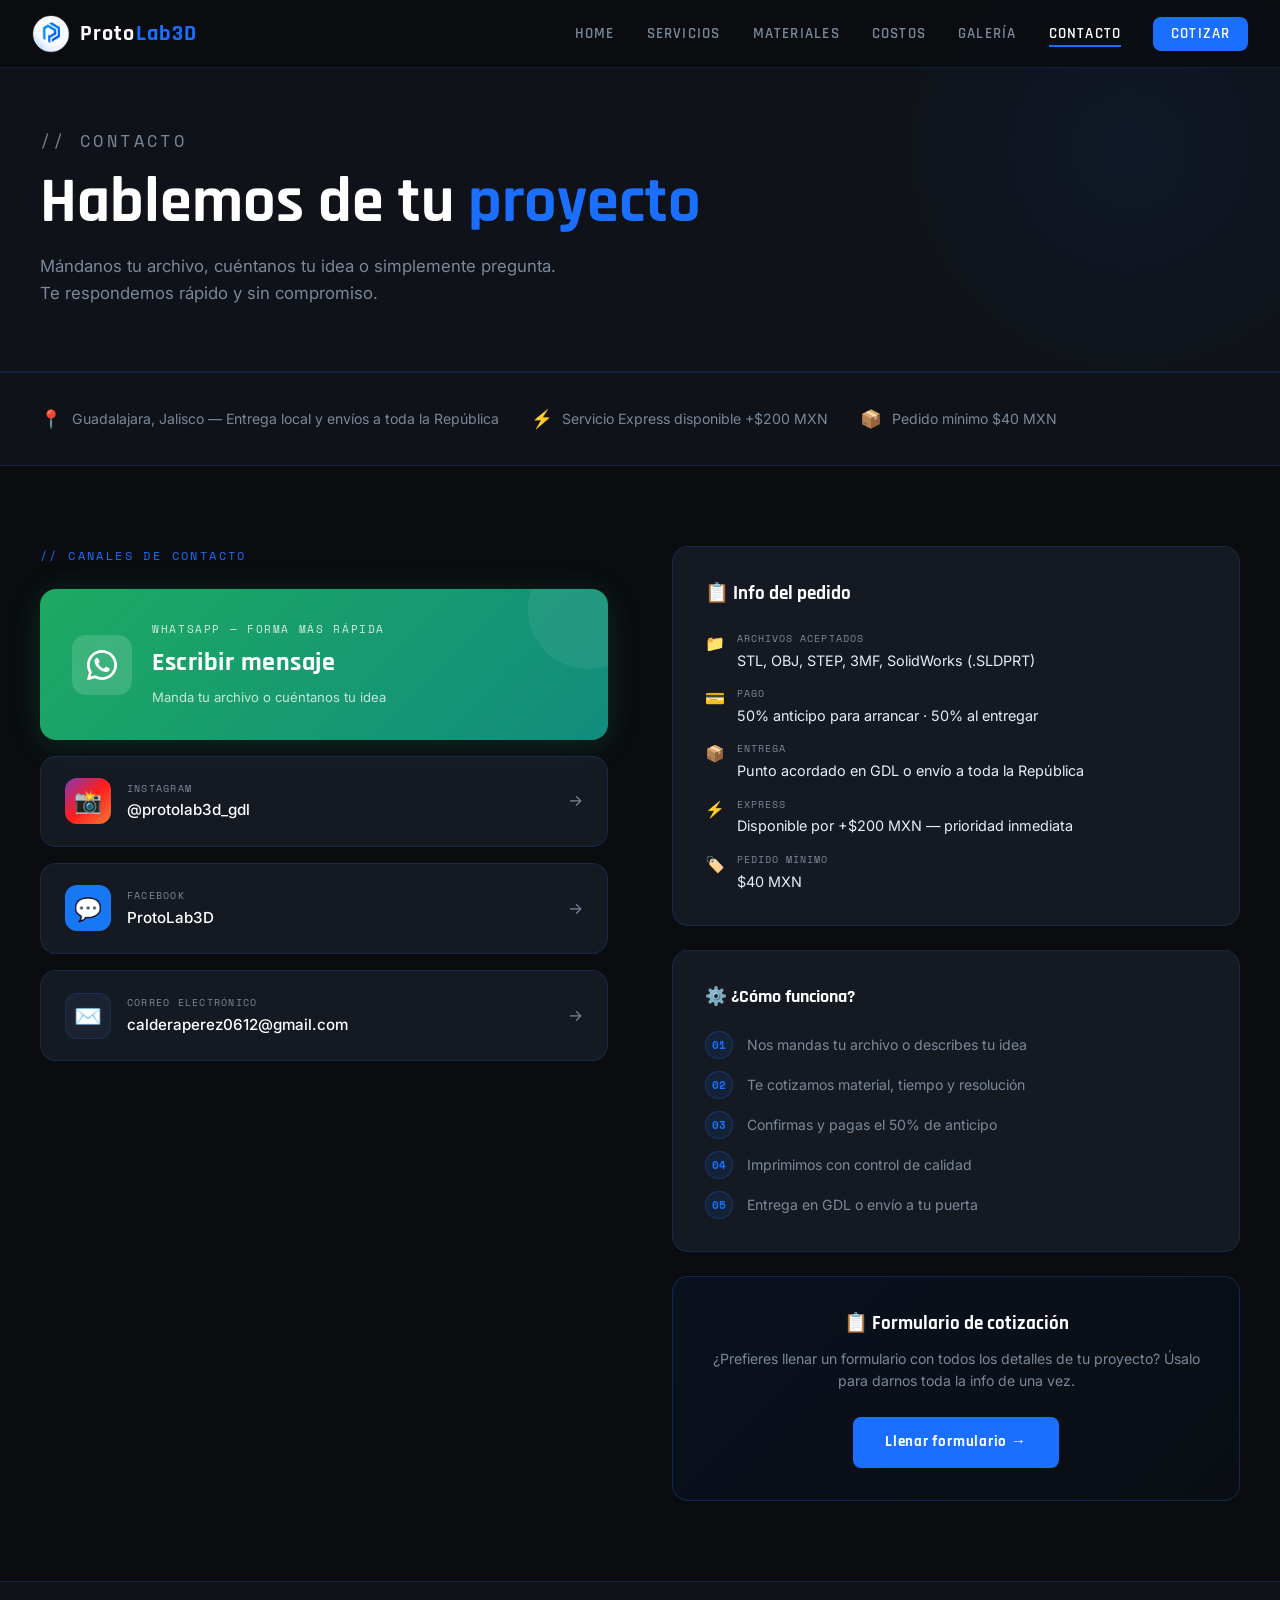
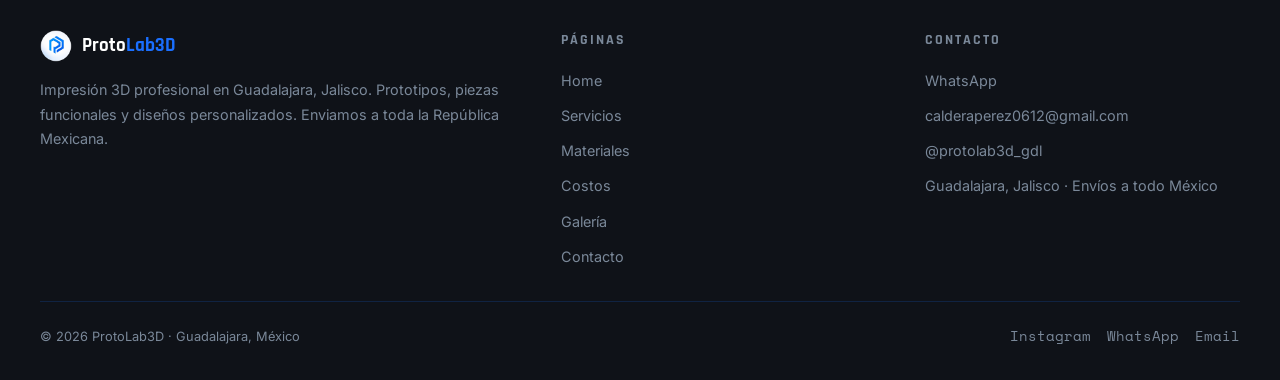
==== pages/contacto.html @ a914a6e4 "Add files via upload" ====
<!DOCTYPE html>
<html lang="es">
<head>
  <meta charset="UTF-8" />
  <link rel="icon" type="image/png" sizes="32x32" href="../images/favicon.png" />
  <link rel="icon" type="image/png" sizes="16x16" href="../images/favicon16.png" />
  <link rel="shortcut icon" href="../images/favicon.png" />
  <meta name="viewport" content="width=device-width, initial-scale=1.0" />
  <title>Contacto — ProtoLab3D</title>
  <meta name="description" content="Contáctanos para cotizar tu proyecto de impresión 3D. WhatsApp, Instagram, Facebook o correo. ProtoLab3D Guadalajara." />
    <link rel="preconnect" href="https://fonts.googleapis.com" />
  <link rel="preconnect" href="https://fonts.gstatic.com" crossorigin />
  <link rel="stylesheet" href="../css/style.min.css" />
  <style>

    .page-hero {
      padding: 8rem 2rem 4rem;
      background: var(--dark-2);
      border-bottom: 1px solid var(--border);
      position: relative;
      overflow: hidden;
    }

    .page-hero::before {
      content: '';
      position: absolute;
      top: -100px; right: -100px;
      width: 500px; height: 500px;
      background: radial-gradient(circle, rgba(26,111,255,0.07) 0%, transparent 70%);
      pointer-events: none;
    }

    .page-hero-inner { max-width: 1200px; margin: 0 auto; }

    .page-hero h1 {
      font-family: var(--font-display);
      font-size: clamp(2.2rem, 5vw, 4rem);
      font-weight: 700;
      color: var(--white);
      line-height: 1.1;
      margin-bottom: 1rem;
    }

    .page-hero h1 span { color: var(--blue); }
    .page-hero p { color: var(--text-muted); font-size: 1.05rem; max-width: 540px; }

    /* MAIN CONTACT SECTION */
    .contact-section {
      background: var(--dark);
      padding: 5rem 2rem;
    }

    .contact-inner {
      max-width: 1200px;
      margin: 0 auto;
      display: grid;
      grid-template-columns: 1fr 1fr;
      gap: 4rem;
      align-items: start;
    }

    /* LEFT — CHANNELS */
    .contact-channels {
      display: flex;
      flex-direction: column;
      gap: 1rem;
    }

    /* WHATSAPP — MAIN */
    .wa-card {
      background: linear-gradient(135deg, #1DAA61, #128C7E);
      border-radius: var(--radius-lg);
      padding: 2rem;
      display: flex;
      align-items: center;
      gap: 1.25rem;
      text-decoration: none;
      color: var(--white);
      transition: all var(--transition);
      box-shadow: 0 4px 30px rgba(29,170,97,0.2);
      position: relative;
      overflow: hidden;
    }

    .wa-card::before {
      content: '';
      position: absolute;
      top: -40px; right: -40px;
      width: 120px; height: 120px;
      background: rgba(255,255,255,0.06);
      border-radius: 50%;
    }

    .wa-card:hover {
      transform: translateY(-3px);
      box-shadow: 0 10px 40px rgba(29,170,97,0.35);
    }

    .wa-icon {
      width: 60px; height: 60px;
      background: rgba(255,255,255,0.15);
      border-radius: 14px;
      display: flex;
      align-items: center;
      justify-content: center;
      flex-shrink: 0;
    }

    .wa-text .wa-label {
      font-family: var(--font-mono);
      font-size: 0.68rem;
      letter-spacing: 0.15em;
      text-transform: uppercase;
      opacity: 0.8;
      margin-bottom: 4px;
    }

    .wa-text .wa-num {
      font-family: var(--font-display);
      font-size: 1.6rem;
      font-weight: 700;
      letter-spacing: 0.02em;
    }

    .wa-text .wa-sub {
      font-size: 0.82rem;
      opacity: 0.75;
      margin-top: 3px;
    }

    /* OTHER CHANNELS */
    .channel-card {
      background: var(--dark-3);
      border: 1px solid var(--border);
      border-radius: var(--radius-lg);
      padding: 1.35rem 1.5rem;
      display: flex;
      align-items: center;
      gap: 1rem;
      text-decoration: none;
      color: var(--text);
      transition: all var(--transition);
    }

    .channel-card:hover {
      border-color: var(--blue);
      box-shadow: 0 4px 24px var(--blue-glow);
      transform: translateX(4px);
    }

    .channel-icon {
      width: 46px; height: 46px;
      border-radius: 12px;
      display: flex;
      align-items: center;
      justify-content: center;
      font-size: 1.4rem;
      flex-shrink: 0;
    }

    .channel-icon.insta { background: linear-gradient(135deg, #833AB4, #FD1D1D, #F77737); }
    .channel-icon.face  { background: #1877F2; }
    .channel-icon.mail  { background: var(--dark-4); border: 1px solid var(--border); }

    .channel-info .ch-label {
      font-family: var(--font-mono);
      font-size: 0.65rem;
      letter-spacing: 0.12em;
      text-transform: uppercase;
      color: var(--text-muted);
      margin-bottom: 2px;
    }

    .channel-info .ch-val {
      font-size: 0.95rem;
      color: var(--white);
      font-weight: 500;
    }

    .channel-arrow {
      margin-left: auto;
      color: var(--text-muted);
      font-size: 1rem;
      transition: transform var(--transition);
    }

    .channel-card:hover .channel-arrow {
      transform: translateX(4px);
      color: var(--blue);
    }

    /* RIGHT — INFO + FORM */
    .contact-right {
      display: flex;
      flex-direction: column;
      gap: 1.5rem;
    }

    .contact-info-card {
      background: var(--dark-3);
      border: 1px solid var(--border);
      border-radius: var(--radius-lg);
      padding: 2rem;
    }

    .contact-info-card h3 {
      font-family: var(--font-display);
      font-size: 1.2rem;
      font-weight: 700;
      color: var(--white);
      margin-bottom: 1.25rem;
      display: flex;
      align-items: center;
      gap: 8px;
    }

    .info-rows {
      display: flex;
      flex-direction: column;
      gap: 0.85rem;
    }

    .info-row {
      display: flex;
      align-items: flex-start;
      gap: 0.75rem;
      font-size: 0.88rem;
    }

    .info-row .ir-icon {
      color: var(--blue);
      font-size: 1rem;
      flex-shrink: 0;
      margin-top: 1px;
    }

    .info-row .ir-label {
      font-family: var(--font-mono);
      font-size: 0.65rem;
      letter-spacing: 0.1em;
      text-transform: uppercase;
      color: var(--text-muted);
      margin-bottom: 2px;
    }

    .info-row .ir-val {
      color: var(--text);
      font-size: 0.9rem;
    }

    /* PROCESS MINI */
    .process-mini {
      background: var(--dark-3);
      border: 1px solid var(--border);
      border-radius: var(--radius-lg);
      padding: 2rem;
    }

    .process-mini h3 {
      font-family: var(--font-display);
      font-size: 1.1rem;
      font-weight: 700;
      color: var(--white);
      margin-bottom: 1.25rem;
    }

    .mini-steps {
      display: flex;
      flex-direction: column;
      gap: 0.75rem;
    }

    .mini-step {
      display: flex;
      align-items: center;
      gap: 0.85rem;
      font-size: 0.88rem;
      color: var(--text-muted);
    }

    .mini-step-num {
      width: 28px; height: 28px;
      border-radius: 50%;
      background: rgba(26,111,255,0.1);
      border: 1px solid rgba(26,111,255,0.25);
      display: flex;
      align-items: center;
      justify-content: center;
      font-family: var(--font-mono);
      font-size: 0.7rem;
      font-weight: 700;
      color: var(--blue);
      flex-shrink: 0;
    }

    /* FORM CARD */
    .form-card {
      background: linear-gradient(135deg, rgba(26,111,255,0.06), rgba(26,111,255,0.02));
      border: 1px solid rgba(26,111,255,0.25);
      border-radius: var(--radius-lg);
      padding: 2rem;
      text-align: center;
    }

    .form-card h3 {
      font-family: var(--font-display);
      font-size: 1.2rem;
      font-weight: 700;
      color: var(--white);
      margin-bottom: 0.5rem;
    }

    .form-card p {
      color: var(--text-muted);
      font-size: 0.88rem;
      margin-bottom: 1.5rem;
      line-height: 1.6;
    }

    .form-btn {
      display: inline-flex;
      align-items: center;
      gap: 8px;
      padding: 0.85rem 2rem;
      background: var(--blue);
      color: var(--white);
      border-radius: var(--radius);
      font-family: var(--font-display);
      font-weight: 700;
      font-size: 0.95rem;
      letter-spacing: 0.05em;
      text-decoration: none;
      transition: all var(--transition);
    }

    .form-btn:hover {
      background: var(--blue-light);
      box-shadow: 0 0 24px var(--blue-glow);
      transform: translateY(-2px);
    }

    /* HORARIOS / NOTA */
    .note-strip {
      background: var(--dark-2);
      border-top: 1px solid var(--border);
      border-bottom: 1px solid var(--border);
      padding: 2rem;
    }

    .note-strip-inner {
      max-width: 1200px;
      margin: 0 auto;
      display: flex;
      align-items: center;
      gap: 2rem;
      flex-wrap: wrap;
    }

    .note-strip-item {
      display: flex;
      align-items: center;
      gap: 0.6rem;
      font-size: 0.88rem;
      color: var(--text-muted);
    }

    .note-strip-item span:first-child { font-size: 1.1rem; }

    /* REVEAL */
    .reveal { opacity: 0; transform: translateY(24px); transition: opacity 0.6s ease, transform 0.6s ease; }
    .reveal.visible { opacity: 1; transform: translateY(0); }

    /* RESPONSIVE */
    @media (max-width: 900px) {
      .contact-inner { grid-template-columns: 1fr; gap: 2.5rem; }
    }
  </style>
</head>
<body>

  <!-- NAVBAR -->
  <nav class="navbar">
    <a href="../index.html" class="navbar-logo">
      <img src="../images/logo.webp" alt="ProtoLab3D Logo" />
      <span>Proto<em>Lab3D</em></span>
    </a>
    <ul class="navbar-links">
      <li><a href="../index.html">Home</a></li>
      <li><a href="servicios.html">Servicios</a></li>
      <li><a href="materiales.html">Materiales</a></li>
      <li><a href="costos.html">Costos</a></li>
      <li><a href="galeria.html">Galería</a></li>
      <li><a href="contacto.html" class="active">Contacto</a></li>
      <li><a href="contacto.html" class="navbar-cta">Cotizar</a></li>
    </ul>
    <button class="hamburger" aria-label="Menú">
      <span></span><span></span><span></span>
    </button>
  </nav>

  <!-- PAGE HERO -->
  <div class="page-hero">
    <div class="page-hero-inner">
      <p class="section-label">// Contacto</p>
      <h1>Hablemos de tu <span>proyecto</span></h1>
      <p>Mándanos tu archivo, cuéntanos tu idea o simplemente pregunta. Te respondemos rápido y sin compromiso.</p>
    </div>
  </div>

  <!-- NOTA RÁPIDA -->
  <div class="note-strip">
    <div class="note-strip-inner">
      <div class="note-strip-item"><span>📍</span><span>Guadalajara, Jalisco — Entrega local y envíos a toda la República</span></div>
      <div class="note-strip-item"><span>⚡</span><span>Servicio Express disponible +$200 MXN</span></div>
      <div class="note-strip-item"><span>📦</span><span>Pedido mínimo $40 MXN</span></div>
    </div>
  </div>

  <!-- CONTACT MAIN -->
  <section class="contact-section">
    <div class="contact-inner">

      <!-- LEFT: CHANNELS -->
      <div class="reveal">
        <p class="section-label" style="margin-bottom:1.5rem;">// Canales de contacto</p>

        <div class="contact-channels">

          <!-- WhatsApp -->
          <a href="https://wa.me/523141184585?text=Hola%20Emilio%2C%20quiero%20cotizar%20una%20impresión%203D"
             target="_blank" class="wa-card">
            <div class="wa-icon">
              <svg width="30" height="30" viewBox="0 0 24 24" fill="white"><path d="M17.472 14.382c-.297-.149-1.758-.867-2.03-.967-.273-.099-.471-.148-.67.15-.197.297-.767.966-.94 1.164-.173.199-.347.223-.644.075-.297-.15-1.255-.463-2.39-1.475-.883-.788-1.48-1.761-1.653-2.059-.173-.297-.018-.458.13-.606.134-.133.298-.347.446-.52.149-.174.198-.298.298-.497.099-.198.05-.371-.025-.52-.075-.149-.669-1.612-.916-2.207-.242-.579-.487-.5-.669-.51-.173-.008-.371-.01-.57-.01-.198 0-.52.074-.792.372-.272.297-1.04 1.016-1.04 2.479 0 1.462 1.065 2.875 1.213 3.074.149.198 2.096 3.2 5.077 4.487.709.306 1.262.489 1.694.625.712.227 1.36.195 1.871.118.571-.085 1.758-.719 2.006-1.413.248-.694.248-1.289.173-1.413-.074-.124-.272-.198-.57-.347z"/><path d="M12 0C5.373 0 0 5.373 0 12c0 2.123.554 4.118 1.528 5.852L.057 23.714c-.066.254.12.504.38.436l6.077-1.587A11.94 11.94 0 0012 24c6.627 0 12-5.373 12-12S18.627 0 12 0zm0 21.818a9.83 9.83 0 01-5.018-1.374l-.36-.214-3.733.976.997-3.638-.234-.374A9.822 9.822 0 012.182 12C2.182 6.57 6.57 2.182 12 2.182S21.818 6.57 21.818 12 17.43 21.818 12 21.818z"/></svg>
            </div>
            <div class="wa-text">
              <div class="wa-label">WhatsApp — Forma más rápida</div>
              <div class="wa-num">Escribir mensaje</div>
              <div class="wa-sub">Manda tu archivo o cuéntanos tu idea</div>
            </div>
          </a>

          <!-- Instagram -->
          <a href="https://instagram.com/protolab3d_gdl" target="_blank" class="channel-card">
            <div class="channel-icon insta">📸</div>
            <div class="channel-info">
              <div class="ch-label">Instagram</div>
              <div class="ch-val">@protolab3d_gdl</div>
            </div>
            <span class="channel-arrow">→</span>
          </a>

          <!-- Facebook -->
          <a href="https://facebook.com/ProtoLab3D" target="_blank" class="channel-card">
            <div class="channel-icon face">💬</div>
            <div class="channel-info">
              <div class="ch-label">Facebook</div>
              <div class="ch-val">ProtoLab3D</div>
            </div>
            <span class="channel-arrow">→</span>
          </a>

          <!-- Email -->
          <a href="mailto:calderaperez0612@gmail.com" class="channel-card">
            <div class="channel-icon mail">✉️</div>
            <div class="channel-info">
              <div class="ch-label">Correo electrónico</div>
              <div class="ch-val">calderaperez0612@gmail.com</div>
            </div>
            <span class="channel-arrow">→</span>
          </a>

        </div>
      </div>

      <!-- RIGHT: INFO + FORM -->
      <div class="contact-right reveal">

        <div class="contact-info-card">
          <h3>📋 Info del pedido</h3>
          <div class="info-rows">
            <div class="info-row">
              <span class="ir-icon">📁</span>
              <div>
                <div class="ir-label">Archivos aceptados</div>
                <div class="ir-val">STL, OBJ, STEP, 3MF, SolidWorks (.SLDPRT)</div>
              </div>
            </div>
            <div class="info-row">
              <span class="ir-icon">💳</span>
              <div>
                <div class="ir-label">Pago</div>
                <div class="ir-val">50% anticipo para arrancar · 50% al entregar</div>
              </div>
            </div>
            <div class="info-row">
              <span class="ir-icon">📦</span>
              <div>
                <div class="ir-label">Entrega</div>
                <div class="ir-val">Punto acordado en GDL o envío a toda la República</div>
              </div>
            </div>
            <div class="info-row">
              <span class="ir-icon">⚡</span>
              <div>
                <div class="ir-label">Express</div>
                <div class="ir-val">Disponible por +$200 MXN — prioridad inmediata</div>
              </div>
            </div>
            <div class="info-row">
              <span class="ir-icon">🏷️</span>
              <div>
                <div class="ir-label">Pedido mínimo</div>
                <div class="ir-val">$40 MXN</div>
              </div>
            </div>
          </div>
        </div>

        <div class="process-mini">
          <h3>⚙️ ¿Cómo funciona?</h3>
          <div class="mini-steps">
            <div class="mini-step">
              <div class="mini-step-num">01</div>
              <span>Nos mandas tu archivo o describes tu idea</span>
            </div>
            <div class="mini-step">
              <div class="mini-step-num">02</div>
              <span>Te cotizamos material, tiempo y resolución</span>
            </div>
            <div class="mini-step">
              <div class="mini-step-num">03</div>
              <span>Confirmas y pagas el 50% de anticipo</span>
            </div>
            <div class="mini-step">
              <div class="mini-step-num">04</div>
              <span>Imprimimos con control de calidad</span>
            </div>
            <div class="mini-step">
              <div class="mini-step-num">05</div>
              <span>Entrega en GDL o envío a tu puerta</span>
            </div>
          </div>
        </div>

        <div class="form-card">
          <h3>📋 Formulario de cotización</h3>
          <p>¿Prefieres llenar un formulario con todos los detalles de tu proyecto? Úsalo para darnos toda la info de una vez.</p>
          <a href="https://forms.gle/Xs6JxHCM1BN11jwV8" target="_blank" class="form-btn">
            Llenar formulario →
          </a>
        </div>

      </div>
    </div>
  </section>

  <!-- FOOTER -->
  <footer>
    <div class="footer-inner">
      <div class="footer-brand">
        <div class="footer-logo">
          <img src="../images/logo.webp" alt="ProtoLab3D" />
          <span>Proto<em>Lab3D</em></span>
        </div>
        <p>Impresión 3D profesional en Guadalajara, Jalisco. Prototipos, piezas funcionales y diseños personalizados. Enviamos a toda la República Mexicana.</p>
      </div>
      <div class="footer-col">
        <h4>Páginas</h4>
        <ul>
          <li><a href="../index.html">Home</a></li>
          <li><a href="servicios.html">Servicios</a></li>
          <li><a href="materiales.html">Materiales</a></li>
          <li><a href="costos.html">Costos</a></li>
          <li><a href="galeria.html">Galería</a></li>
          <li><a href="contacto.html">Contacto</a></li>
        </ul>
      </div>
      <div class="footer-col">
        <h4>Contacto</h4>
        <ul>
          <li><a href="https://wa.me/523141184585" target="_blank">WhatsApp</a></li>
          <li><a href="mailto:calderaperez0612@gmail.com">calderaperez0612@gmail.com</a></li>
          <li><a href="https://instagram.com/protolab3d_gdl" target="_blank">@protolab3d_gdl</a></li>
          <li><a href="#">Guadalajara, Jalisco · Envíos a todo México</a></li>
        </ul>
      </div>
    </div>
    <div class="footer-bottom">
      <p>© 2026 ProtoLab3D · Guadalajara, México</p>
      <div class="social-links">
        <a href="https://instagram.com/protolab3d_gdl" target="_blank">Instagram</a>
        <a href="https://wa.me/523141184585" target="_blank">WhatsApp</a>
        <a href="mailto:calderaperez0612@gmail.com">Email</a>
      </div>
    </div>
  </footer>

  <!-- MODAL COTIZAR -->
  <div class="modal-overlay" id="cotizarModal">
    <div class="modal-box">
      <button class="modal-close" id="modalClose">✕</button>
      <p class="modal-label">// Cotizar</p>
      <h2 class="modal-title">¿Cómo quieres <span>cotizar?</span></h2>
      <p class="modal-sub">Elige la opción que más te convenga. Te respondemos rápido.</p>
      <a href="https://wa.me/523141184585?text=Hola%20Emilio%2C%20quiero%20cotizar%20una%20impresión%203D"
         target="_blank" class="modal-wa">
        <div class="modal-wa-icon">
          <svg width="26" height="26" viewBox="0 0 24 24" fill="white"><path d="M17.472 14.382c-.297-.149-1.758-.867-2.03-.967-.273-.099-.471-.148-.67.15-.197.297-.767.966-.94 1.164-.173.199-.347.223-.644.075-.297-.15-1.255-.463-2.39-1.475-.883-.788-1.48-1.761-1.653-2.059-.173-.297-.018-.458.13-.606.134-.133.298-.347.446-.52.149-.174.198-.298.298-.497.099-.198.05-.371-.025-.52-.075-.149-.669-1.612-.916-2.207-.242-.579-.487-.5-.669-.51-.173-.008-.371-.01-.57-.01-.198 0-.52.074-.792.372-.272.297-1.04 1.016-1.04 2.479 0 1.462 1.065 2.875 1.213 3.074.149.198 2.096 3.2 5.077 4.487.709.306 1.262.489 1.694.625.712.227 1.36.195 1.871.118.571-.085 1.758-.719 2.006-1.413.248-.694.248-1.289.173-1.413-.074-.124-.272-.198-.57-.347z"/><path d="M12 0C5.373 0 0 5.373 0 12c0 2.123.554 4.118 1.528 5.852L.057 23.714c-.066.254.12.504.38.436l6.077-1.587A11.94 11.94 0 0012 24c6.627 0 12-5.373 12-12S18.627 0 12 0zm0 21.818a9.83 9.83 0 01-5.018-1.374l-.36-.214-3.733.976.997-3.638-.234-.374A9.822 9.822 0 012.182 12C2.182 6.57 6.57 2.182 12 2.182S21.818 6.57 21.818 12 17.43 21.818 12 21.818z"/></svg>
        </div>
        <div class="modal-wa-text">
          <div class="top">WhatsApp — Más rápido</div>
          <div class="num">WhatsApp</div>
        </div>
      </a>
      <div class="modal-options">
        <a href="https://instagram.com/protolab3d_gdl" target="_blank" class="modal-opt">
          <span class="opt-icon">📸</span>
          <div class="opt-info">
            <div class="opt-label">Instagram</div>
            <div class="opt-val">@protolab3d_gdl</div>
          </div>
        </a>
        <a href="https://facebook.com/ProtoLab3D" target="_blank" class="modal-opt">
          <span class="opt-icon">💬</span>
          <div class="opt-info">
            <div class="opt-label">Facebook</div>
            <div class="opt-val">ProtoLab3D</div>
          </div>
        </a>
        <a href="mailto:calderaperez0612@gmail.com" class="modal-opt" style="grid-column: span 2;">
          <span class="opt-icon">✉️</span>
          <div class="opt-info">
            <div class="opt-label">Email</div>
            <div class="opt-val">calderaperez0612@gmail.com</div>
          </div>
        </a>
      </div>
      <a href="https://forms.gle/Xs6JxHCM1BN11jwV8" target="_blank" class="modal-form-btn">
        📋 Llenar formulario de cotización
      </a>
    </div>
  </div>

  <script src="../js/main.js"></script>
  <script>
    const modal = document.getElementById("cotizarModal");
    const modalClose = document.getElementById("modalClose");
    function openModal(e) { if(e) e.preventDefault(); modal.classList.add("open"); document.body.style.overflow="hidden"; }
    function closeModal() { modal.classList.remove("open"); document.body.style.overflow=""; }
    document.querySelectorAll(".navbar-cta, .open-modal").forEach(el => el.addEventListener("click", openModal));
    if(modalClose) modalClose.addEventListener("click", closeModal);
    if(modal) modal.addEventListener("click", (e) => { if(e.target===modal) closeModal(); });
    document.addEventListener("keydown", (e) => { if(e.key==="Escape") closeModal(); });
  </script>
</body>
</html>
---- css/style.min.css ----
@import url('https://fonts.googleapis.com/css2?family=Rajdhani:wght@400;500;600;700&family=Inter:wght@300;400;500;600&family=Space+Mono:wght@400;700&display=swap');:root{--blue:#1A6FFF;--blue-light:#4D93FF;--blue-glow:rgba(26,111,255,0.25);--dark:#0A0C10;--dark-2:#0F1218;--dark-3:#151A22;--dark-4:#1C2330;--border:rgba(26,111,255,0.18);--text:#E8EDF5;--text-muted:#7A8899;--white:#FFFFFF;--green:#00E676;--font-display:'Rajdhani',sans-serif;--font-body:'Inter',sans-serif;--font-mono:'Space Mono',monospace;--radius:8px;--radius-lg:16px;--transition:0.25s cubic-bezier(0.4,0,0.2,1)}*,*::before,*::after{box-sizing:border-box;margin:0;padding:0}html{scroll-behavior:smooth}body{background:var(--dark);color:var(--text);font-family:var(--font-body);font-size:16px;line-height:1.6;overflow-x:hidden}a{color:inherit;text-decoration:none}img{max-width:100%;display:block}.navbar{position:fixed;top:0;left:0;right:0;z-index:100;background:rgba(10,12,16,0.85);backdrop-filter:blur(20px);-webkit-backdrop-filter:blur(20px);border-bottom:1px solid var(--border);padding:0 2rem;height:68px;display:flex;align-items:center;justify-content:space-between}.navbar-logo{display:flex;align-items:center;gap:10px}.navbar-logo img{height:38px;width:auto}.navbar-logo span{font-family:var(--font-display);font-size:1.4rem;font-weight:700;letter-spacing:0.05em;color:var(--white)}.navbar-logo span em{color:var(--blue);font-style:normal}.navbar-links{display:flex;align-items:center;gap:2rem;list-style:none}.navbar-links a{font-family:var(--font-display);font-size:0.95rem;font-weight:600;letter-spacing:0.08em;text-transform:uppercase;color:var(--text-muted);transition:color var(--transition);position:relative}.navbar-links a::after{content:'';position:absolute;bottom:-4px;left:0;right:0;height:2px;background:var(--blue);transform:scaleX(0);transition:transform var(--transition)}.navbar-links a:hover,.navbar-links a.active{color:var(--white)}.navbar-links a:hover::after,.navbar-links a.active::after{transform:scaleX(1)}.navbar-cta{background:var(--blue);color:var(--white) !important;padding:0.45rem 1.1rem;border-radius:var(--radius);font-family:var(--font-display);font-weight:700;font-size:0.9rem;letter-spacing:0.06em;text-transform:uppercase;transition:background var(--transition),box-shadow var(--transition) !important}.navbar-cta:hover{background:var(--blue-light) !important;box-shadow:0 0 20px var(--blue-glow) !important}.navbar-cta::after{display:none !important}.hamburger{display:none;flex-direction:column;gap:5px;cursor:pointer;background:none;border:none;padding:4px}.hamburger span{display:block;width:24px;height:2px;background:var(--text);transition:var(--transition)}.btn{display:inline-flex;align-items:center;gap:8px;padding:0.75rem 1.75rem;border-radius:var(--radius);font-family:var(--font-display);font-weight:700;font-size:1rem;letter-spacing:0.06em;text-transform:uppercase;cursor:pointer;border:none;transition:all var(--transition)}.btn-primary{background:var(--blue);color:var(--white)}.btn-primary:hover{background:var(--blue-light);box-shadow:0 0 30px var(--blue-glow);transform:translateY(-1px)}.btn-outline{background:transparent;color:var(--text);border:1px solid var(--border)}.btn-outline:hover{border-color:var(--blue);color:var(--blue);box-shadow:0 0 20px var(--blue-glow)}.btn-whatsapp{background:#25D366;color:var(--white)}.btn-whatsapp:hover{background:#20BD5C;box-shadow:0 0 25px rgba(37,211,102,0.3);transform:translateY(-1px)}section{padding:5rem 2rem}.container{max-width:1200px;margin:0 auto;width:100%}.section-label{font-family:var(--font-mono);font-size:0.75rem;letter-spacing:0.2em;text-transform:uppercase;color:var(--blue);margin-bottom:0.75rem}.section-title{font-family:var(--font-display);font-size:clamp(2rem,4vw,3rem);font-weight:700;line-height:1.1;color:var(--white);margin-bottom:1rem}.section-title span{color:var(--blue)}.section-sub{color:var(--text-muted);font-size:1.05rem;max-width:560px}.card{background:var(--dark-3);border:1px solid var(--border);border-radius:var(--radius-lg);padding:1.75rem;transition:border-color var(--transition),box-shadow var(--transition),transform var(--transition)}.card:hover{border-color:var(--blue);box-shadow:0 0 30px var(--blue-glow);transform:translateY(-3px)}footer{background:var(--dark-2);border-top:1px solid var(--border);padding:3rem 2rem 2rem}.footer-inner{max-width:1200px;margin:0 auto;display:grid;grid-template-columns:1.5fr 1fr 1fr;gap:3rem}.footer-brand p{color:var(--text-muted);font-size:0.9rem;margin-top:1rem;line-height:1.7}.footer-logo{display:flex;align-items:center;gap:10px;margin-bottom:0.5rem}.footer-logo img{height:32px}.footer-logo span{font-family:var(--font-display);font-size:1.2rem;font-weight:700;color:var(--white)}.footer-logo span em{color:var(--blue);font-style:normal}.footer-col h4{font-family:var(--font-display);font-size:0.85rem;font-weight:700;letter-spacing:0.15em;text-transform:uppercase;color:var(--text-muted);margin-bottom:1rem}.footer-col ul{list-style:none;display:flex;flex-direction:column;gap:0.6rem}.footer-col ul a{color:var(--text-muted);font-size:0.9rem;transition:color var(--transition)}.footer-col ul a:hover{color:var(--blue)}.footer-bottom{max-width:1200px;margin:2rem auto 0;padding-top:1.5rem;border-top:1px solid var(--border);display:flex;justify-content:space-between;align-items:center;flex-wrap:wrap;gap:1rem}.footer-bottom p{color:var(--text-muted);font-size:0.8rem}.social-links{display:flex;gap:1rem}.social-links a{color:var(--text-muted);font-size:0.85rem;font-family:var(--font-mono);transition:color var(--transition)}.social-links a:hover{color:var(--blue)}.glow-divider{width:60px;height:3px;background:var(--blue);border-radius:2px;box-shadow:0 0 12px var(--blue);margin-bottom:2.5rem}@media (max-width:900px){.navbar-links{display:none;position:fixed;top:68px;left:0;right:0;background:var(--dark-2);border-bottom:1px solid var(--border);flex-direction:column;padding:1.5rem 2rem;gap:1.25rem;align-items:flex-start}.navbar-links.open{display:flex}.hamburger{display:flex}.footer-inner{grid-template-columns:1fr;gap:2rem}section{padding:3.5rem 1.25rem}}.modal-overlay{display:none;position:fixed;inset:0;background:rgba(5,7,12,0.88);backdrop-filter:blur(4px);-webkit-backdrop-filter:blur(4px);z-index:999;align-items:center;justify-content:center;padding:1.5rem}.modal-overlay.open{display:flex}.modal-box{background:var(--dark-3);border:1px solid var(--border);border-radius:20px;padding:2.5rem;width:100%;max-width:480px;position:relative;overflow:hidden;animation:modalIn 0.3s cubic-bezier(0.34,1.56,0.64,1)}@keyframes modalIn{from{opacity:0;transform:scale(0.9) translateY(20px)}to{opacity:1;transform:scale(1) translateY(0)}}.modal-box::before{content:'';position:absolute;top:0;left:0;right:0;height:2px;background:linear-gradient(90deg,var(--blue),var(--blue-light),transparent);border-radius:20px 20px 0 0}.modal-close{position:absolute;top:1rem;right:1rem;background:var(--dark-4);border:1px solid var(--border);color:var(--text-muted);width:36px;height:36px;border-radius:50%;cursor:pointer;font-size:1rem;display:flex;align-items:center;justify-content:center;transition:all var(--transition)}.modal-close:hover{border-color:var(--blue);color:var(--white)}.modal-label{font-family:var(--font-mono);font-size:0.7rem;letter-spacing:0.2em;text-transform:uppercase;color:var(--blue);margin-bottom:0.5rem}.modal-title{font-family:var(--font-display);font-size:1.8rem;font-weight:700;color:var(--white);margin-bottom:0.4rem;line-height:1.1}.modal-title span{color:var(--blue)}.modal-sub{color:var(--text-muted);font-size:0.88rem;margin-bottom:2rem}.modal-wa{display:flex;align-items:center;gap:1rem;background:linear-gradient(135deg,#1DAA61,#128C7E);border-radius:var(--radius-lg);padding:1.25rem 1.5rem;color:var(--white);text-decoration:none;margin-bottom:1rem;transition:all var(--transition);box-shadow:0 4px 24px rgba(29,170,97,0.25)}.modal-wa:hover{transform:translateY(-2px);box-shadow:0 8px 32px rgba(29,170,97,0.4)}.modal-wa-icon{width:48px;height:48px;background:rgba(255,255,255,0.15);border-radius:12px;display:flex;align-items:center;justify-content:center;flex-shrink:0}.modal-wa-text .top{font-family:var(--font-mono);font-size:0.65rem;letter-spacing:0.12em;text-transform:uppercase;opacity:0.8;margin-bottom:2px}.modal-wa-text .num{font-family:var(--font-display);font-size:1.3rem;font-weight:700;letter-spacing:0.02em}.modal-options{display:grid;grid-template-columns:1fr 1fr;gap:0.75rem;margin-bottom:1rem}.modal-opt{display:flex;align-items:center;gap:0.6rem;padding:0.85rem 1rem;background:var(--dark-4);border:1px solid var(--border);border-radius:var(--radius);color:var(--text-muted);text-decoration:none;font-size:0.85rem;transition:all var(--transition)}.modal-opt:hover{border-color:var(--blue);color:var(--white);background:rgba(26,111,255,0.06)}.modal-opt .opt-icon{font-size:1.1rem;flex-shrink:0}.modal-opt .opt-info .opt-label{font-family:var(--font-mono);font-size:0.62rem;letter-spacing:0.1em;text-transform:uppercase;color:var(--text-muted);margin-bottom:1px}.modal-opt .opt-info .opt-val{font-size:0.82rem;color:var(--text);font-weight:500}.modal-form-btn{display:flex;align-items:center;justify-content:center;gap:8px;width:100%;padding:0.85rem;background:rgba(26,111,255,0.08);border:1px solid rgba(26,111,255,0.25);border-radius:var(--radius);color:var(--blue-light);text-decoration:none;font-family:var(--font-display);font-size:0.9rem;font-weight:700;letter-spacing:0.05em;transition:all var(--transition)}.modal-form-btn:hover{background:rgba(26,111,255,0.14);border-color:var(--blue);color:var(--white)}
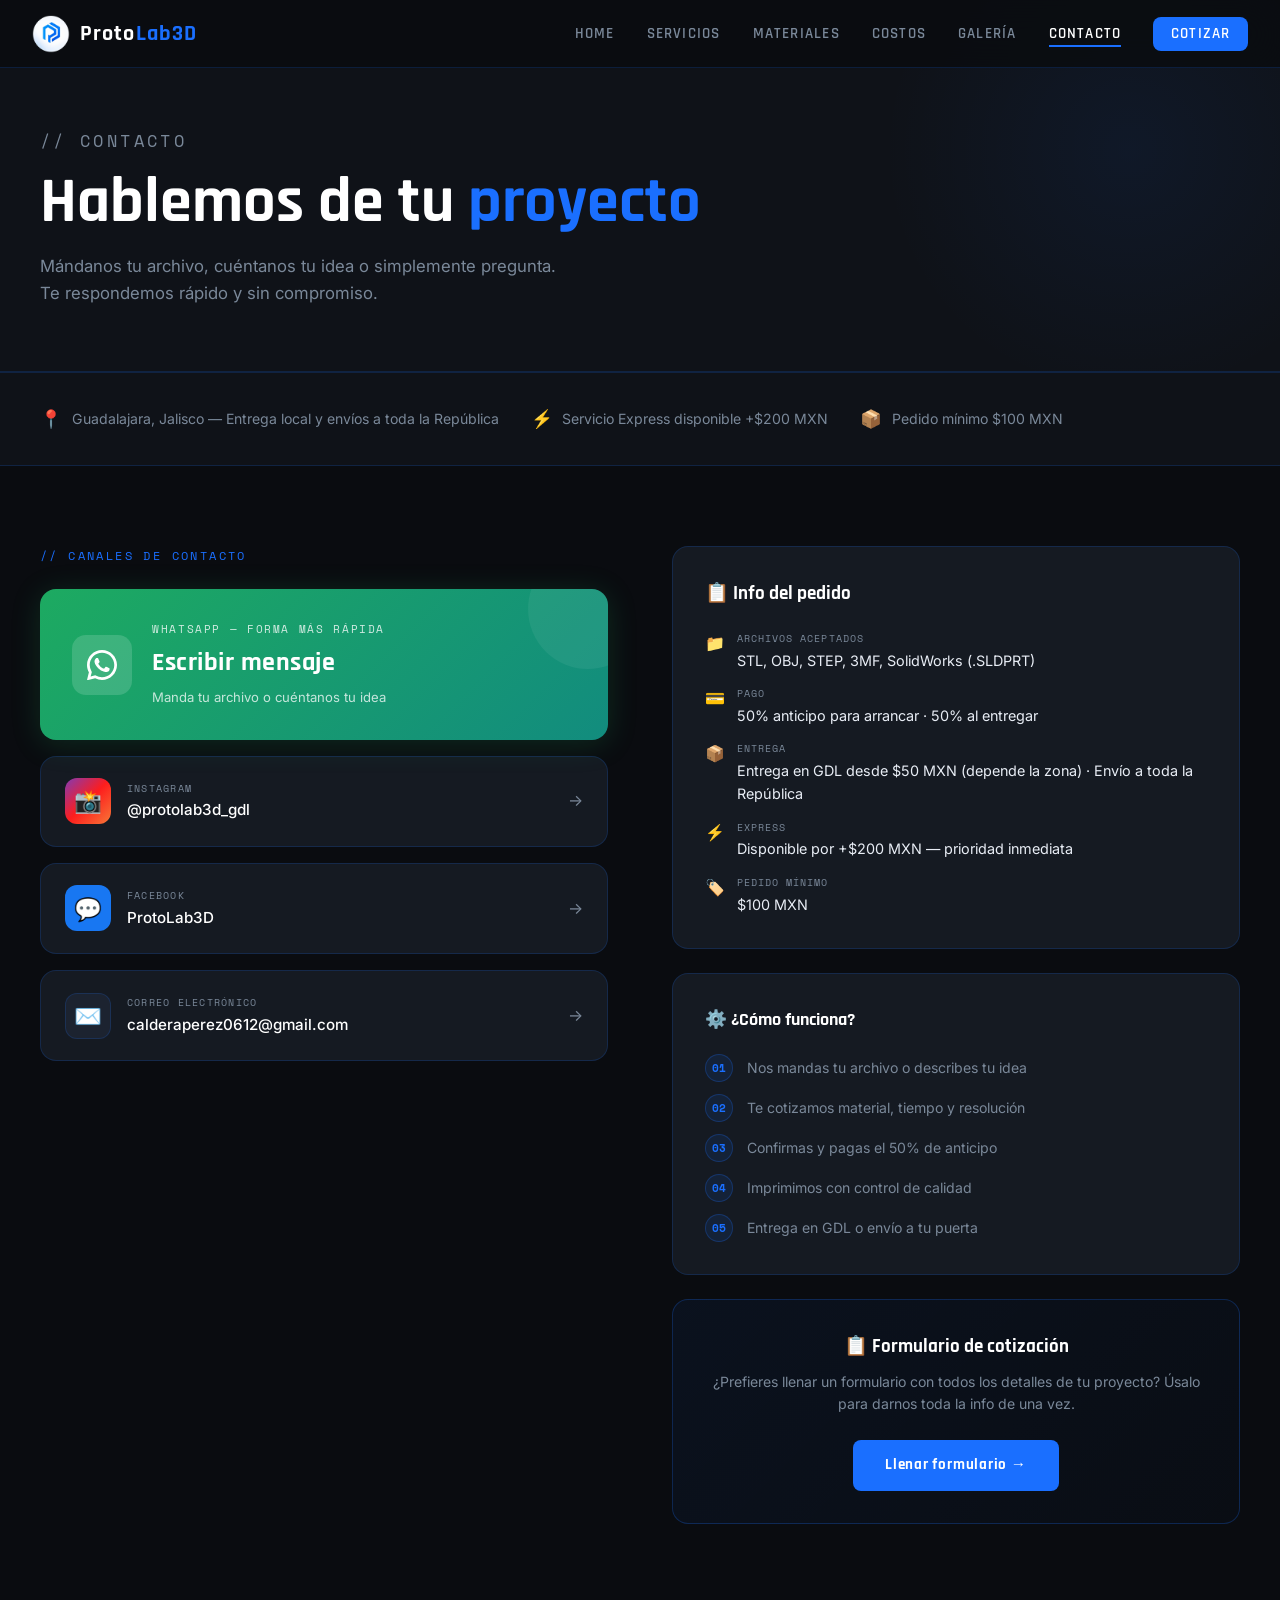
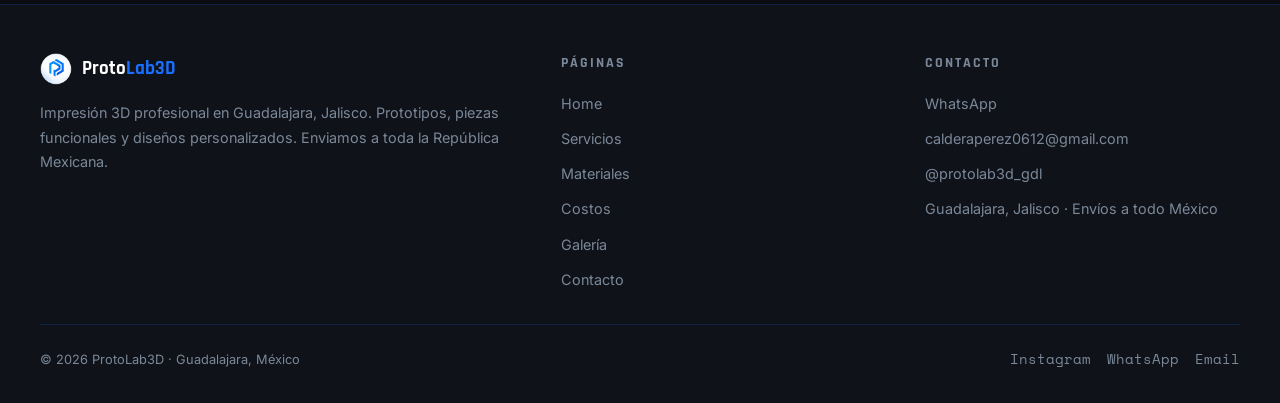
==== commit 8e49c803: "Add files via upload" ====
--- a/pages/contacto.html
+++ b/pages/contacto.html
@@ -6,7 +6,20 @@
   <link rel="icon" type="image/png" sizes="16x16" href="../images/favicon16.png" />
   <link rel="shortcut icon" href="../images/favicon.png" />
   <meta name="viewport" content="width=device-width, initial-scale=1.0" />
-  <title>Contacto — ProtoLab3D</title>
+  <title>Cotiza tu Impresión 3D — ProtoLab3D</title>
+  <!-- Open Graph / WhatsApp / Social -->
+  <meta property="og:type" content="website" />
+  <meta property="og:url" content="https://protolab3dmx.com/pages/contacto.html" />
+  <meta property="og:title" content="Cotiza tu Impresión 3D — ProtoLab3D" />
+  <meta property="og:description" content="Cotiza tu proyecto por WhatsApp, Instagram, Facebook o correo. Te respondemos rápido y sin compromiso." />
+  <meta property="og:image" content="https://protolab3dmx.com/images/banner1.webp" />
+  <meta property="og:image:width" content="1400" />
+  <meta property="og:image:height" content="350" />
+  <meta property="og:site_name" content="ProtoLab3D" />
+  <meta name="twitter:card" content="summary_large_image" />
+  <meta name="twitter:title" content="Cotiza tu Impresión 3D — ProtoLab3D" />
+  <meta name="twitter:description" content="Cotiza tu proyecto por WhatsApp, Instagram, Facebook o correo. Te respondemos rápido y sin compromiso." />
+  <meta name="twitter:image" content="https://protolab3dmx.com/images/banner1.webp" />
   <meta name="description" content="Contáctanos para cotizar tu proyecto de impresión 3D. WhatsApp, Instagram, Facebook o correo. ProtoLab3D Guadalajara." />
     <link rel="preconnect" href="https://fonts.googleapis.com" />
   <link rel="preconnect" href="https://fonts.gstatic.com" crossorigin />
@@ -375,6 +388,7 @@
       .contact-inner { grid-template-columns: 1fr; gap: 2.5rem; }
     }
   </style>
+  <script defer src="/_vercel/insights/script.js"></script>
 </head>
 <body>
 
@@ -412,7 +426,7 @@
     <div class="note-strip-inner">
       <div class="note-strip-item"><span>📍</span><span>Guadalajara, Jalisco — Entrega local y envíos a toda la República</span></div>
       <div class="note-strip-item"><span>⚡</span><span>Servicio Express disponible +$200 MXN</span></div>
-      <div class="note-strip-item"><span>📦</span><span>Pedido mínimo $40 MXN</span></div>
+      <div class="note-strip-item"><span>📦</span><span>Pedido mínimo $100 MXN</span></div>
     </div>
   </div>
 
@@ -450,7 +464,7 @@
           </a>
 
           <!-- Facebook -->
-          <a href="https://facebook.com/ProtoLab3D" target="_blank" class="channel-card">
+          <a href="https://www.facebook.com/profile.php?id=61589594339308&sk=followers" target="_blank" class="channel-card">
             <div class="channel-icon face">💬</div>
             <div class="channel-info">
               <div class="ch-label">Facebook</div>
@@ -496,7 +510,7 @@
               <span class="ir-icon">📦</span>
               <div>
                 <div class="ir-label">Entrega</div>
-                <div class="ir-val">Punto acordado en GDL o envío a toda la República</div>
+                <div class="ir-val">Entrega en GDL desde $50 MXN (depende la zona) · Envío a toda la República</div>
               </div>
             </div>
             <div class="info-row">
@@ -510,7 +524,7 @@
               <span class="ir-icon">🏷️</span>
               <div>
                 <div class="ir-label">Pedido mínimo</div>
-                <div class="ir-val">$40 MXN</div>
+                <div class="ir-val">$100 MXN</div>
               </div>
             </div>
           </div>
@@ -620,7 +634,7 @@
             <div class="opt-val">@protolab3d_gdl</div>
           </div>
         </a>
-        <a href="https://facebook.com/ProtoLab3D" target="_blank" class="modal-opt">
+        <a href="https://www.facebook.com/profile.php?id=61589594339308&sk=followers" target="_blank" class="modal-opt">
           <span class="opt-icon">💬</span>
           <div class="opt-info">
             <div class="opt-label">Facebook</div>
